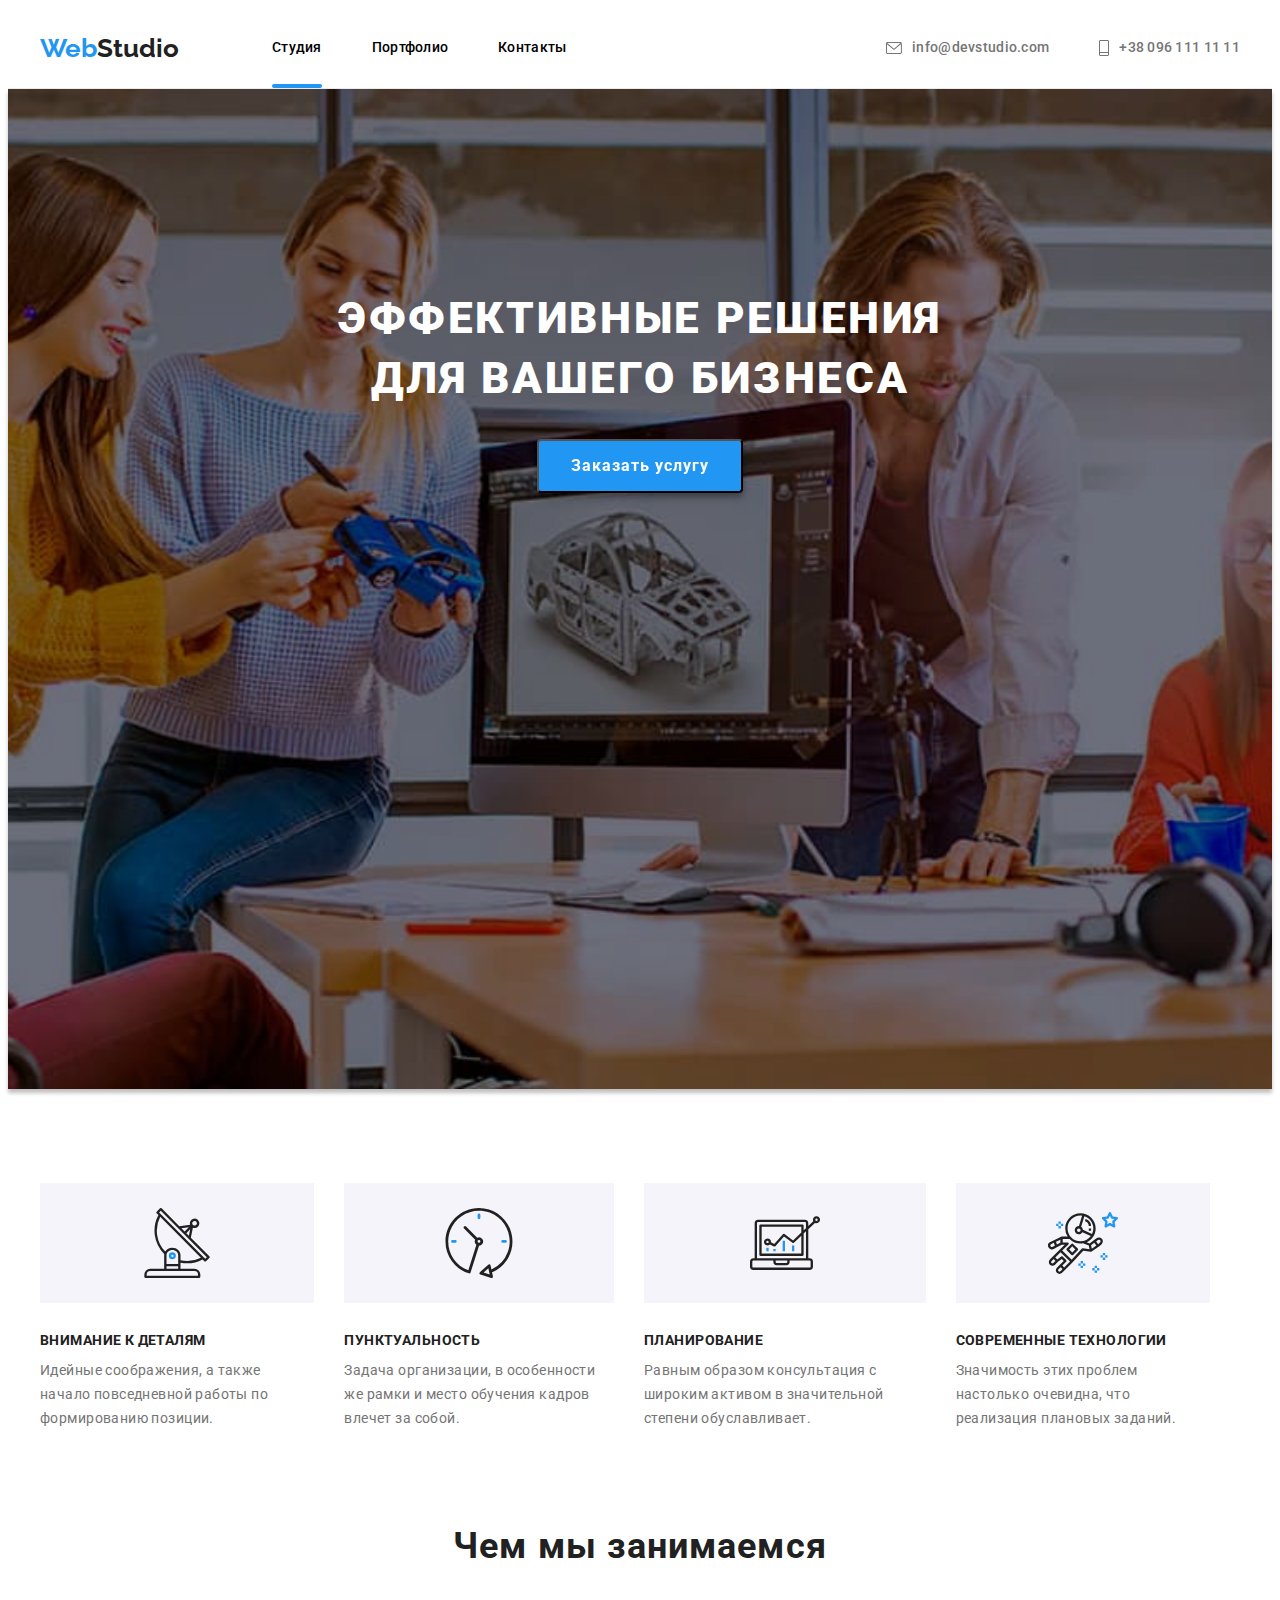
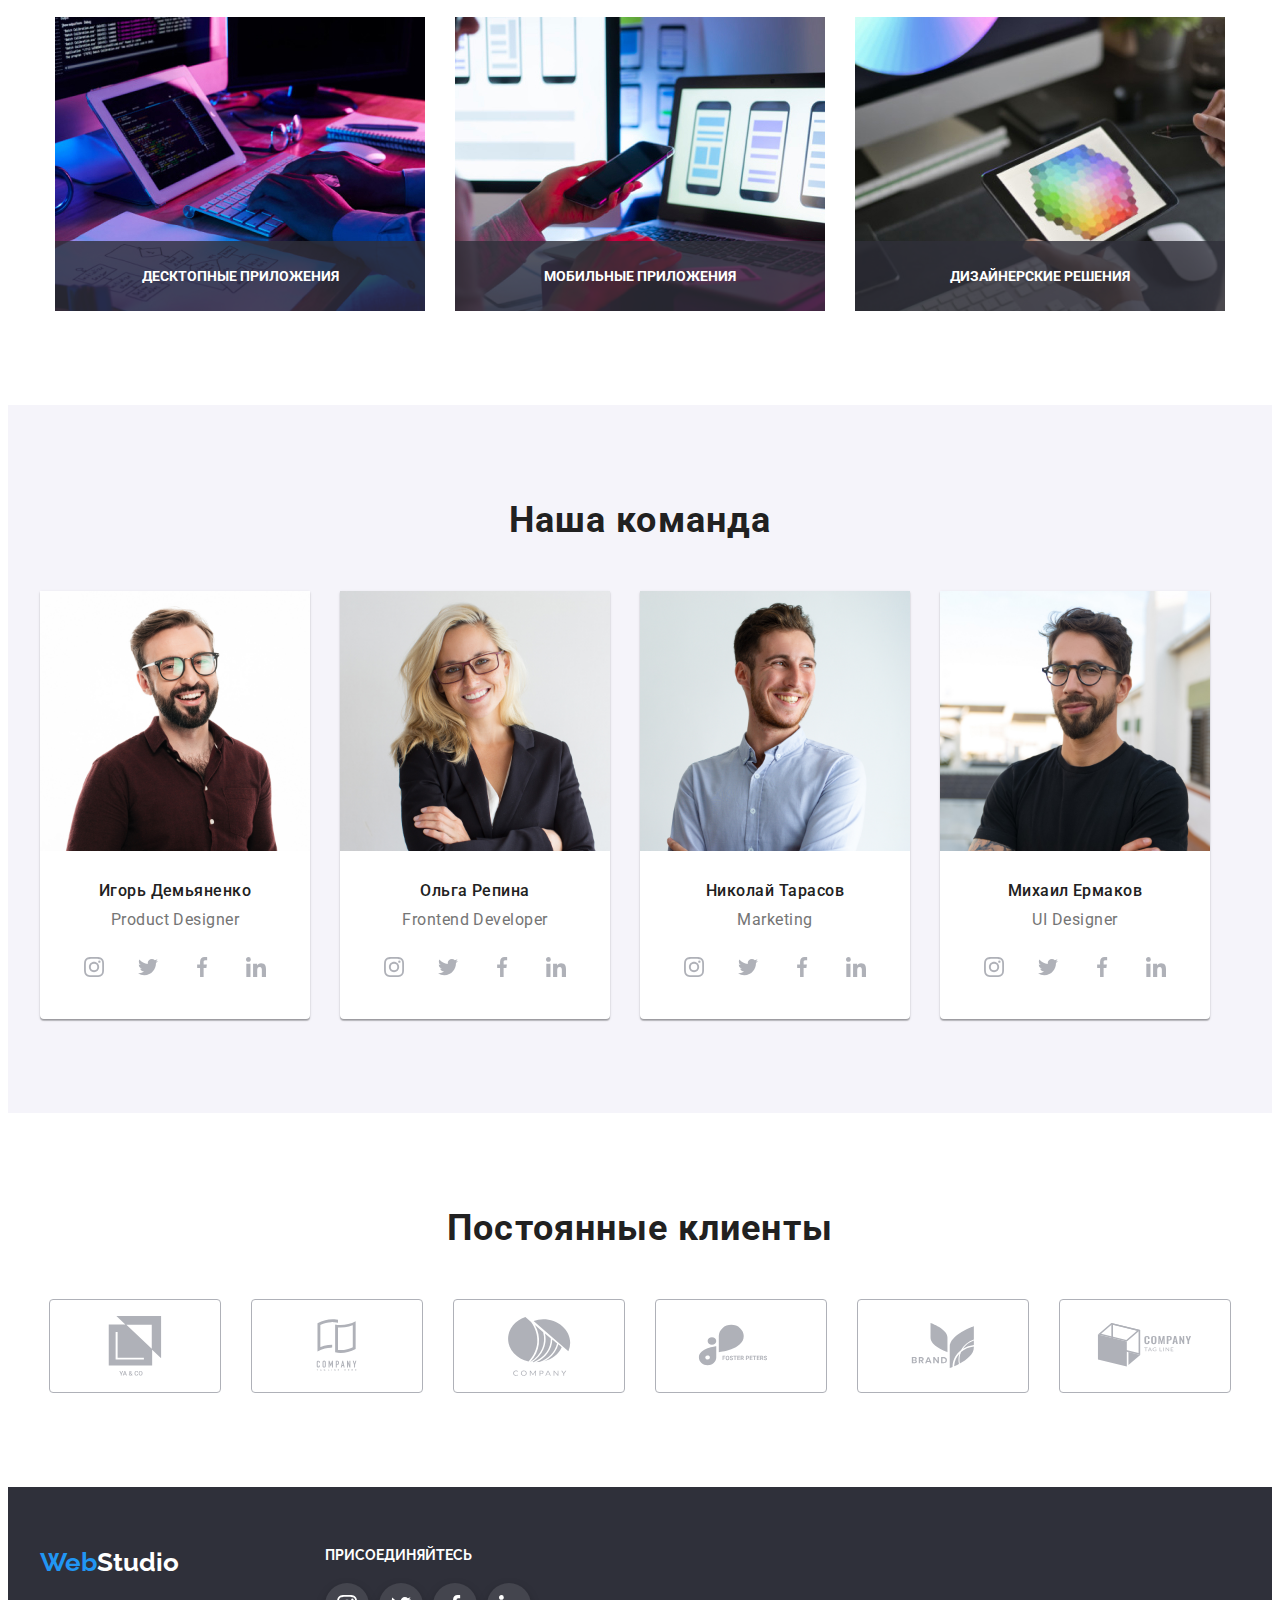
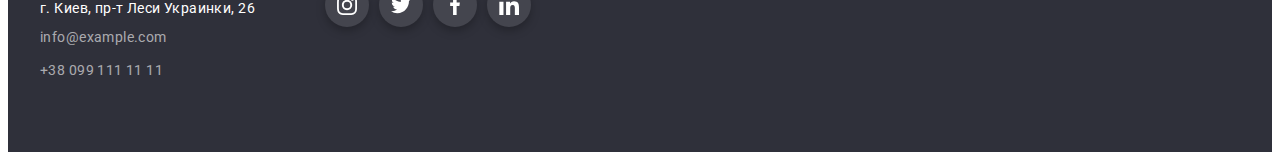
==== index.html @ 3a7e3e8b "Initial commit" ====
<!DOCTYPE html>
<html lang="ru">
  <head>
    <meta charset="utf-8" />
    <title>Web Studio</title>
    <link rel="preconnect" href="https://fonts.googleapis.com" />
    <link rel="preconnect" href="https://fonts.gstatic.com" crossorigin />
    <link
      href="https://fonts.googleapis.com/css2?family=Raleway:wght@700&family=Roboto:wght@400;500;700;900&display=swap"
      rel="stylesheet"
    />
    <link
      rel="stylesheet"
      href="https://cdnjs.cloudflare.com/ajax/libs/modern-normalize/1.1.0/modern-normalize.min.css"
      integrity="sha512-wpPYUAdjBVSE4KJnH1VR1HeZfpl1ub8YT/NKx4PuQ5NmX2tKuGu6U/JRp5y+Y8XG2tV+wKQpNHVUX03MfMFn9Q=="
      crossorigin="anonymous"
      referrerpolicy="no-referrer"
    />
    <link rel="stylesheet" href="./css/styles.css" />
  </head>
  <body>
    <header class="header">
      <div class="container header-container">
        <nav class="center">
          <a class="header-logo" href="./index.html"
            ><span class="logo-web">Web</span
            ><span class="logo-studio">Studio</span></a
          >
          <ul class="header-list">
            <li class="header-list-item">
              <a class="header-link active carrent" href="./index.html"
                >Студия</a
              >
            </li>
            <li class="header-list-item">
              <a class="header-link" href="./portfolio.html">Портфолио</a>
            </li>
            <li class="header-list-item">
              <a class="header-link" href="/">Контакты</a>
            </li>
          </ul>
        </nav>
        <ul class="header-group">
          <li class="list">
            <a
              class="header-mail list link mail-phone-link"
              href="mailto:info@devstudio.com"
              ><svg class="svg-mail-phone" width="16" height="12">
                <use href="./images/icons.svg#icon-mail"></use>
              </svg>
              info@devstudio.com
            </a>
          </li>
          <li class="list">
            <a
              class="header-contact list link mail-phone-link"
              href="tel:+380961111111"
              ><svg class="svg-mail-phone" width="10" height="16">
                <use href="./images/icons.svg#icon-tel"></use>
              </svg>
              +38 096 111 11 11
            </a>
          </li>
        </ul>
      </div>
    </header>
    <main>
      <section class="about">
        <div class="container solutions-div">
          <h1 class="title">Эффективные решения<br />для вашего бизнеса</h1>
          <button class="btn" type="button" data-modal-open>
            Заказать услугу
          </button>
          <div class="backdrop is-hidden" data-modal>
            <div class="modal">
              <button class="modal-button" type="button" data-modal-close>
                <svg class="modal-button-close">
                  <use href="./images/icons.svg#icon-Vector"></use>
                </svg>
              </button>
            </div>
          </div>
        </div>
      </section>
      <section class="workwithme">
        <div class="container features-block">
          <h2 hidden>Преимущества</h2>
          <ul class="universal-list">
            <li class="list list-card">
              <div class="img-features">
                <svg width="70" height="70">
                  <use href="./images/icons.svg#icon-antenna"></use>
                </svg>
              </div>
              <h3 class="article-title">Внимание к деталям</h3>
              <p class="featrers-text">
                Идейные соображения, а также начало повседневной работы по
                формированию позиции.
              </p>
            </li>
            <li class="list list-card">
              <div class="img-features">
                <svg width="70" height="70">
                  <use href="./images/icons.svg#icon-clock"></use>
                </svg>
              </div>
              <h3 class="article-title">Пунктуальность</h3>
              <p class="featrers-text">
                Задача организации, в особенности же рамки и место обучения
                кадров влечет за собой.
              </p>
            </li>
            <li class="list list-card">
              <div class="img-features">
                <svg width="70" height="70">
                  <use href="./images/icons.svg#icon-diagram"></use>
                </svg>
              </div>
              <h3 class="article-title">Планирование</h3>
              <p class="featrers-text">
                Равным образом консультация с широким активом в значительной
                степени обуславливает.
              </p>
            </li>
            <li class="list list-card">
              <div class="img-features">
                <svg width="70" height="70">
                  <use href="./images/icons.svg#icon-astronaut"></use>
                </svg>
              </div>
              <h3 class="article-title">Современные технологии</h3>
              <p class="featrers-text">
                Значимость этих проблем настолько очевидна, что реализация
                плановых заданий.
              </p>
            </li>
          </ul>
        </div>
      </section>
      <section class="job">
        <div class="container">
          <h2 class="under-title">Чем мы занимаемся</h2>
          <ul class="universal-list">
            <li class="list img-list">
              <img
                src="./images/dekstop.jpg"
                alt="Мы програмиреум на декстоп"
                width="370"
              />
              <div class="working-box">
                <h3 class="working-title-overlay">Десктопные приложения</h3>
              </div>
            </li>
            <li class="list img-list">
              <img
                src="./images/telefon.jpg"
                alt="Мы програмируем на телефон"
                width="370"
              />
              <div class="working-box">
                <h3 class="working-title-overlay">Мобильные приложения</h3>
              </div>
            </li>
            <li class="list img-list">
              <img
                src="./images/planshet.jpg"
                alt="Мы програмируем на планшет"
                width="370"
              />
              <div class="working-box">
                <h3 class="working-title-overlay">Дизайнерские решения</h3>
              </div>
            </li>
          </ul>
        </div>
      </section>
      <section class="section-team">
        <div class="container">
          <h2 class="under-title">Наша команда</h2>
          <ul class="header-list cards-team">
            <li class="list team-list">
              <img
                src="./images/igord.jpg"
                alt="Product Designer"
                width="270"
                height="260"
              />
              <div class="job-team">
                <h3 class="under-title-list">Игорь Демьяненко</h3>
                <p class="job-title" lang="en">Product Designer</p>
                <ul class="team-social">
                  <li class="list social-team-list">
                    <a
                      class="link social-team-link"
                      href=""
                      target="_blank"
                      rel="noopener noreferrer"
                      aria-label="instagram"
                    >
                      <svg width="20" height="20">
                        <use href="./images/icons.svg#icon-instagram"></use>
                      </svg>
                    </a>
                  </li>
                  <li class="list social-team-list">
                    <a
                      class="link social-team-link"
                      href=""
                      target="_blank"
                      rel="noopener noreferrer"
                      aria-label="twitter"
                    >
                      <svg width="20" height="20">
                        <use href="./images/icons.svg#icon-twitter"></use>
                      </svg>
                    </a>
                  </li>
                  <li class="list social-team-list">
                    <a
                      class="link social-team-link"
                      href=""
                      target="_blank"
                      rel="noopener noreferrer"
                      aria-label="facebook"
                    >
                      <svg width="20" height="20">
                        <use href="./images/icons.svg#icon-facebook"></use>
                      </svg>
                    </a>
                  </li>
                  <li class="list social-team-list">
                    <a
                      class="link social-team-link"
                      href=""
                      target="_blank"
                      rel="noopener noreferrer"
                      aria-label="linkedin"
                    >
                      <svg width="20" height="20">
                        <use href="./images/icons.svg#icon-linkedin"></use>
                      </svg>
                    </a>
                  </li>
                </ul>
              </div>
            </li>
            <li class="list team-list">
              <img
                src="./images/olgar.jpg"
                alt="Frontend Developer"
                width="270"
                height="260"
              />
              <div class="job-team">
                <h3 class="under-title-list">Ольга Репина</h3>
                <p class="job-title" lang="en">Frontend Developer</p>
                <ul class="team-social">
                  <li class="list social-team-list">
                    <a
                      class="link social-team-link"
                      href=""
                      target="_blank"
                      rel="noopener noreferrer"
                      aria-label="instagram"
                    >
                      <svg width="20" height="20">
                        <use href="./images/icons.svg#icon-instagram"></use>
                      </svg>
                    </a>
                  </li>
                  <li class="list social-team-list">
                    <a
                      class="link social-team-link"
                      href=""
                      target="_blank"
                      rel="noopener noreferrer"
                      aria-label="twitter"
                    >
                      <svg width="20" height="20">
                        <use href="./images/icons.svg#icon-twitter"></use>
                      </svg>
                    </a>
                  </li>
                  <li class="list social-team-list">
                    <a
                      class="link social-team-link"
                      href=""
                      target="_blank"
                      rel="noopener noreferrer"
                      aria-label="facebook"
                    >
                      <svg width="20" height="20">
                        <use href="./images/icons.svg#icon-facebook"></use>
                      </svg>
                    </a>
                  </li>
                  <li class="list social-team-list">
                    <a
                      class="link social-team-link"
                      href=""
                      target="_blank"
                      rel="noopener noreferrer"
                      aria-label="linkedin"
                    >
                      <svg width="20" height="20">
                        <use href="./images/icons.svg#icon-linkedin"></use>
                      </svg>
                    </a>
                  </li>
                </ul>
              </div>
            </li>
            <li class="list team-list">
              <img
                src="./images/nikolait.jpg"
                alt="Marketing"
                width="270"
                height="260"
              />
              <div class="job-team">
                <h3 class="under-title-list">Николай Тарасов</h3>
                <p class="job-title" lang="en">Marketing</p>
                <ul class="team-social">
                  <li class="list social-team-list">
                    <a
                      class="link social-team-link"
                      href=""
                      target="_blank"
                      rel="noopener noreferrer"
                      aria-label="instagram"
                    >
                      <svg width="20" height="20">
                        <use href="./images/icons.svg#icon-instagram"></use>
                      </svg>
                    </a>
                  </li>
                  <li class="list social-team-list">
                    <a
                      class="link social-team-link"
                      href=""
                      target="_blank"
                      rel="noopener noreferrer"
                      aria-label="twitter"
                    >
                      <svg width="20" height="20">
                        <use href="./images/icons.svg#icon-twitter"></use>
                      </svg>
                    </a>
                  </li>
                  <li class="list social-team-list">
                    <a
                      class="link social-team-link"
                      href=""
                      target="_blank"
                      rel="noopener noreferrer"
                      aria-label="facebook"
                    >
                      <svg width="20" height="20">
                        <use href="./images/icons.svg#icon-facebook"></use>
                      </svg>
                    </a>
                  </li>
                  <li class="list social-team-list">
                    <a
                      class="link social-team-link"
                      href=""
                      target="_blank"
                      rel="noopener noreferrer"
                      aria-label="linkedin"
                    >
                      <svg width="20" height="20">
                        <use href="./images/icons.svg#icon-linkedin"></use>
                      </svg>
                    </a>
                  </li>
                </ul>
              </div>
            </li>
            <li class="list team-list">
              <img
                src="./images/mixaile.jpg"
                alt="UI Designer"
                width="270"
                height="260"
              />
              <div class="job-team">
                <h3 class="under-title-list">Михаил Ермаков</h3>
                <p class="job-title" lang="en">UI Designer</p>
                <ul class="team-social">
                  <li class="list social-team-list">
                    <a
                      class="link social-team-link"
                      href=""
                      target="_blank"
                      rel="noopener noreferrer"
                      aria-label="instagram"
                    >
                      <svg width="20" height="20">
                        <use href="./images/icons.svg#icon-instagram"></use>
                      </svg>
                    </a>
                  </li>
                  <li class="list social-team-list">
                    <a
                      class="link social-team-link"
                      href=""
                      target="_blank"
                      rel="noopener noreferrer"
                      aria-label="twitter"
                    >
                      <svg width="20" height="20">
                        <use href="./images/icons.svg#icon-twitter"></use>
                      </svg>
                    </a>
                  </li>
                  <li class="list social-team-list">
                    <a
                      class="link social-team-link"
                      href=""
                      target="_blank"
                      rel="noopener noreferrer"
                      aria-label="facebook"
                    >
                      <svg width="20" height="20">
                        <use href="./images/icons.svg#icon-facebook"></use>
                      </svg>
                    </a>
                  </li>
                  <li class="list social-team-list">
                    <a
                      class="link social-team-link"
                      href=""
                      target="_blank"
                      rel="noopener noreferrer"
                      aria-label="linkedin"
                    >
                      <svg width="20" height="20">
                        <use href="./images/icons.svg#icon-linkedin"></use>
                      </svg>
                    </a>
                  </li>
                </ul>
              </div>
            </li>
          </ul>
        </div>
      </section>
      <section class="section">
        <div class="container">
          <h2 class="under-title">Постоянные клиенты</h2>
          <ul class="clients-list">
            <li class="list clients-icon">
              <a
                class="link link-icon"
                href=""
                target="_blank"
                rel="noopener noreferrer"
                aria-label="icon-group"
              >
                <svg width="106" height="60">
                  <use href="./images/icons.svg#icon-group"></use>
                </svg>
              </a>
            </li>
            <li class="list clients-icon">
              <a
                class="link link-icon"
                href=""
                target="_blank"
                rel="noopener noreferrer"
                aria-label="icon-logo"
              >
                <svg width="106" height="60">
                  <use href="./images/icons.svg#icon-logo"></use>
                </svg>
              </a>
            </li>
            <li class="list clients-icon">
              <a
                class="link link-icon"
                href=""
                target="_blank"
                rel="noopener noreferrer"
                aria-label="icon-object"
              >
                <svg width="106" height="60">
                  <use href="./images/icons.svg#icon-object"></use>
                </svg>
              </a>
            </li>
            <li class="list clients-icon">
              <a
                class="link link-icon"
                href=""
                target="_blank"
                rel="noopener noreferrer"
                aria-label="icon-brand"
              >
                <svg width="106" height="60">
                  <use href="./images/icons.svg#icon-brand"></use>
                </svg>
              </a>
            </li>
            <li class="list clients-icon">
              <a
                class="link link-icon"
                href=""
                target="_blank"
                rel="noopener noreferrer"
                aria-label="icon-brand2"
              >
                <svg width="106" height="60">
                  <use href="./images/icons.svg#icon-brand2"></use>
                </svg>
              </a>
            </li>
            <li class="list clients-icon">
              <a
                class="link link-icon"
                href=""
                target="_blank"
                rel="noopener noreferrer"
                aria-label="icon-brand3"
              >
                <svg width="106" height="60">
                  <use href="./images/icons.svg#icon-brand3"></use>
                </svg>
              </a>
            </li>
          </ul>
        </div>
      </section>
    </main>
    <footer class="footer">
      <div class="container footer-section">
        <div class="footer-content">
          <a class="header-logof" href="./index.html"
            ><span class="logo-web">Web</span
            ><span class="logo-studiof">Studio</span></a
          >
          <address>
            <ul class="footer-list">
              <li class="list address-list">
                <a
                  class="link address"
                  href="https://goo.gl/maps/Ta4kuVLoX1wkfBHNA"
                  >г. Киев, пр-т Леси Украинки, 26</a
                >
              </li>
              <li class="list address-list">
                <a class="link footer-mail" href="mailto:info@devstudio.com"
                  >info@example.com</a
                >
              </li>
              <li class="list address-list">
                <a class="link footer-tel" href="tel:+380961111111"
                  >+38 099 111 11 11</a
                >
              </li>
            </ul>
          </address>
        </div>
        <div class="footer-social">
          <h3 class="join">ПРИСОЕДИНЯЙТЕСЬ</h3>
          <ul class="footer-list-link">
            <li class="list social-list">
              <a
                class="link link-footer"
                href=""
                target="_blank"
                rel="noopener noreferrer"
                aria-label="instagram"
              >
                <svg width="20" height="20">
                  <use href="./images/icons.svg#icon-instagram"></use>
                </svg>
              </a>
            </li>
            <li class="list social-list">
              <a
                class="link link-footer"
                href=""
                target="_blank"
                rel="noopener noreferrer"
                aria-label="twitter"
              >
                <svg width="20" height="20">
                  <use href="./images/icons.svg#icon-twitter"></use>
                </svg>
              </a>
            </li>
            <li class="list social-list">
              <a
                class="link link-footer"
                href=""
                target="_blank"
                rel="noopener noreferrer"
                aria-label="facebook"
              >
                <svg width="20" height="20">
                  <use href="./images/icons.svg#icon-facebook"></use>
                </svg>
              </a>
            </li>
            <li class="list social-list">
              <a
                class="link link-footer"
                href=""
                target="_blank"
                rel="noopener noreferrer"
                aria-label="linkedin"
              >
                <svg width="20" height="20">
                  <use href="./images/icons.svg#icon-linkedin"></use>
                </svg>
              </a>
            </li>
          </ul>
        </div>
      </div>
    </footer>
    <script src="./javasript/modal.js"></script>
  </body>
</html>
---- css/styles.css ----
:root {
    --main-font: "Roboto";
    --secondary-font: "Raleway";
    --accent-color: #2196F3;
    --main-txt-dark: #FFFFFF;
    --main-txt-light: #212121;
    --p-color: #757575;
    --fill-color: #AFB1B8;
}

body {
    font-family: var(--main-font), "sans-serif";
}


h1,
h2,
h3,
p {
    margin: 0;
}

ul {
    padding: 0px;
    margin: 0px;
    list-style: none;
}

img {
    display: block;
    max-width: 100%;
    height: auto;
}

.container {
    width: 1200px;
    padding-left: 15px;
    padding-right: 15px;
    margin-left: auto;
    margin-right: auto;

}

a {
    text-decoration: none;
}

/* Хедер */


.header {
    border-bottom: 1px solid #ECECEC;
}

.center {
    display: flex;
    align-items: center;
}

.header-logo {
    font-style: normal;
    font-family: var(--secondary-font), "sans-serif";
    font-weight: 700;
    font-size: 26px;
    line-height: 1.19;
    color: var(--accent-color);
}

.logo-studio {
    color: var(--main-txt-light);
}


.logo-studiof {
    color: var(--main-txt-dark);
}

.header-list {
    display: flex;
    margin-left: 93px;
}

.header-list-item:not(:last-child) {
    margin-right: 50px;
}

.header-container {
    display: flex;
    align-items: center;
}

.header-group {
    margin-left: auto;
    display: flex;
}

.header-link {
    display: block;
    padding-top: 32px;
    padding-bottom: 32px;

    font-weight: 500;
    text-align: center;
    font-size: 14px;
    line-height: 1.14;
    color: var(--main-txt-light);

    transition-property: color;
    transition-duration: 250ms;
    transition-timing-function: cubic-bezier(0.4, 0, 0.2, 1);
}



.header-link:hover,
.header-link:focus {
    color: var(--accent-color);
}

.carrent {
    color: var(--accent-color)
}

.list {
    list-style: none;
}

.header-mail:hover,
.header-mail:focus {
    color: var(--accent-color);
}

.header-contact:hover,
.header-contact:focus {
    color: var(--accent-color);
}

.header-mail,
.header-contact {
    display: block;
    padding-top: 32px;
    padding-bottom: 32px;
    font-family: var(--main-font), "sans-serif";
    list-style: none;
    font-weight: 500;
    font-size: 14px;
    line-height: 1.14;
    letter-spacing: 0.02em;
    color: var(--p-color);
    margin-left: 50px;

    transition-property: color;
    transition-duration: 250ms;
    transition-timing-function: cubic-bezier(0.4, 0, 0.2, 1);
}

.header-mail {
    margin-left: 0px;
}

.header-link.active {
    color: var(--accent-color)
}

.header-list .header-link {
    position: relative;
    display: block;
    padding-top: 32px;
    padding-bottom: 32px;
    
    font-weight: 500;
    letter-spacing: 0.02em;
    color: var(--title-main-color);
    
    transition: color 250ms cubic-bezier(0.4, 0, 0.2, 1);
}

.header-link.active::after {
    position: absolute;
    left: 0;
    bottom: 0;

    display: block;
    content: "";
    width: 100%;
    height: 4px;
    background-color: #2196F3;
    border-radius: 2px;
}

.portfolio-contact {
    text-shadow: none;
}

.portfolio-contact:hover,
.portfolio-contact:focus {
    color: var(--accent-color);
}

.mail-phone-link {
    fill: var(--p-color);
    display: flex;
    align-items: center;

    transition-property: fill;
    transition-duration: 250ms;
    transition-timing-function: cubic-bezier(0.4, 0, 0.2, 1);
}

.mail-phone-link:hover,
.mail-phone-link:focus {
    fill: var(--accent-color);
}

.svg-mail-phone {
    margin-right: 10px;
}

/* Секція про нас */
.about {
    max-width: 1600px;
    height: 600px;
    box-shadow: 0px 4px 4px rgba(0, 0, 0, 0.25);
    background-color: #2F303A;
    padding-top: 200px;
    padding-bottom: 200px;
    margin: 0 auto;
    margin-right: auto;
    margin-left: auto;
    
    background-image: linear-gradient(0deg, rgba(0, 0, 0, 0.2), rgba(0, 0, 0, 0.2)), url(../images/about.jpg);
    background-repeat: no-repeat;
    background-position: center;
    background-size: cover;

}

.solutions-div {
    display: flex;
    align-items: center;
    flex-direction: column;
}

.title {

    margin-bottom: 30px;

    font-weight: 900;
    font-size: 44px;
    line-height: 1.36;
    text-align: center;
    letter-spacing: 0.06em;
    text-transform: uppercase;
    color: var(--main-txt-dark);
}

.btn {
    padding-top: 10px;
    padding-right: 32px;
    padding-bottom: 10px;
    padding-left: 32px;

    font-family: inherit;
    font-weight: 700;
    font-size: 16px;
    line-height: 1.88;
    display: flex;
    letter-spacing: 0.06em;
    color: var(--main-txt-dark);
    background-color: var(--accent-color);
    cursor: pointer;
    filter: drop-shadow(0px 4px 4px rgba(0, 0, 0, 0.25));
    box-shadow: 0px 4px 4px rgba(0, 0, 0, 0.15);
    border-radius: 4px;
    transition: background-color 250ms cubic-bezier(0.4, 0, 0.2, 1),
            border-color 250ms cubic-bezier(0.4, 0, 0.2, 1);
}

.btn:hover,
.btn:focus {
    background-color: #188CE8;
    transform: scale(1.03);
}

/* Модальне вікно */

.backdrop {
    position: fixed;
    width: 100%;
    height: 100%;
    top: 0;
    left: 0;
    z-index: 999;
    transition: translate 250ms cubic-bezier(0.4, 0, 0.2, 1),
        opacity 250ms cubic-bezier(0.4, 0, 0.2, 1);

    background-color: rgba(0, 0, 0, 0.2);
}

.backdrop.is-hidden {
    opacity: 0;
    pointer-events: none;
}

.modal {
    position: absolute;
    top: 50%;
    left: 50%;
    transform: translate(-50%, -50%);
    min-width: 528px;
    min-height: 581px;

    background: #FFFFFF;;
    box-shadow: 0px 1px 3px rgba(0, 0, 0, 0.12), 0px 1px 1px rgba(0, 0, 0, 0.14), 0px 2px 1px rgba(0, 0, 0, 0.2);
    border-radius: 4px;
}

.modal-button {
    position: absolute;
    top: 8px;
    right: 8px;
    width: 30px;
    height: 30px;
    display: flex;
    align-items: center;
    justify-content: center;

    fill: #000;
    background: #FFFFFF;
    border: 1px solid rgba(0, 0, 0, 0.1);
    border-radius: 50%;
}

.modal-button-close {
    width: 11px;
    height: 11px;

}

.workwithme {
    padding-top: 94px;
    padding-right: 0px;
    padding-bottom: 94px;
    padding-left: 0px;
}

.features-block {
    display: flex;
}

.img-features {
    background-color: #F5F4FA;
    display: flex;
    justify-content: center;
    align-items: center;
    height: 120px;
    margin-bottom: 30px;
}

.article-title {
    margin-bottom: 10px;
    font-family: var(--main-font), "sans-serif";
    font-weight: 700;
    font-size: 14px;
    line-height: 1.14;
    letter-spacing: 0.03em;
    text-transform: uppercase;
    color: var(--main-txt-light);
}

.list-card {
    margin-right: 30px;

}

.list-card:last-child {
    padding-right: 0px;
}

.featrers-text {
    font-family: var(--main-font), "sans-serif";
    font-weight: 400;
    font-size: 14px;
    line-height: 1.71;
    letter-spacing: 0.03em;
    color: var(--p-color);
}

/* Секція чим ми займаємось */

.job {
    padding-bottom: 94px;
}

.universal-list {
    display: flex;
    padding: 0px;
    justify-content: center;
}

.under-title {
    margin-bottom: 50px;

    font-family: var(--main-font), "sans-serif";
    font-weight: 700;
    font-size: 36px;
    line-height: 1.17;
    text-align: center;
    letter-spacing: 0.03em;
    color: var(--main-txt-light);
}

.img-list {
    margin-right: 30px;
}

.img-list:last-child {
    margin-right: 0px;
}

.img-list {
    position: relative;
}

.working-box {
    position: absolute;
    content: "";
    left: 0;
    bottom: 0;
    width: 100%;
    min-height: 70px;

    display: flex;
    justify-content: center;
    align-items: center;
    background-color: rgba(47, 48, 58, 0.8);
}

.working-title-overlay {
    font-weight: 700;
    font-size: 14px;
    text-transform: uppercase;
    color: #FFFFFF;
    z-index: 2;
}

/* Секція команда */

.section-team {
    padding: 94px 0;
    background: #F5F4FA;
}

.cards-team {
    display: flex;
    padding: 0px;
    margin: 0px;
    
}

.team-list {
    margin-right: 30px;

    box-shadow: 0px 1px 3px rgba(0, 0, 0, 0.12), 0px 1px 1px rgba(0, 0, 0, 0.14), 0px 2px 1px rgba(0, 0, 0, 0.2);
    border-radius: 0px 0px 4px 4px;
    background-color: var(--main-txt-dark);
}

.team-list:last-child {
    margin-right: 0px;
}

.team-social {
    display: flex;
    justify-content: center;

    transition-property: color;
    transition-duration: 250ms;
    transition-timing-function: cubic-bezier(0.4, 0, 0.2, 1);
}

.social-team-list:not(:last-child) {
    margin-right: 10px;

}

.social-team-link {
    display: flex;
    align-items: center;
    justify-content: center;
    width: 44px;
    height: 44px;
    border-radius: 50%;
    fill: var(--fill-color);

    transition-property: fill, background-color;
    transition-duration: 250ms;
    transition-timing-function: cubic-bezier(0.4, 0, 0.2, 1);
}

.social-team-link:hover,
.social-team-link:focus {
    background-color: var(--accent-color);
    fill: var(--main-txt-dark);
}

.under-title-list {
    margin-bottom: 10px;

    font-family: var(--main-font), "sans-serif";
    font-weight: 500;
    font-size: 16px;
    line-height: 1.19;
    letter-spacing: 0.03em;
    color: var(--main-txt-light);
}

.job-team {
    text-align: center;
    padding-top: 30px;
    padding-bottom: 30px;
}

.job-title {

    font-family: var(--main-font), "sans-serif";
    font-weight: 400;
    font-size: 16px;
    line-height: 1.19;
    letter-spacing: 0.03em;
    color: var(--p-color);
    margin-bottom: 16px;
}

/* Постійні клієнти */

.section {
    padding: 94px 0;
}

.clients-box {
    margin-top: 94px;
    margin-bottom: 94px;
}

.clients-list {
    display: flex;
    justify-content: center;

}

.clients-icon {
    width: calc(100% / 6 - 30px);
    height: 92px;
    display: flex;
    justify-content: center;
    align-items: center;
    border: 1px solid var(--fill-color);
    border-radius: 4px;

    transition-property: color;
    transition-duration: 250ms;
    transition-timing-function: cubic-bezier(0.4, 0, 0.2, 1);
    
    
}

.clients-icon:not(:last-child) {
    margin-right: 30px;
}

.clients-icon:hover,
.clients-icon:focus {
    border-color: var(--accent-color);
}

.link-icon {
    fill: var(--fill-color);
    display: flex;
    width: 100%;
    height: 100%;
    justify-content: center;
    align-items: center;

    transition-property: fill;
    transition-duration: 250ms;
    transition-timing-function: cubic-bezier(0.4, 0, 0.2, 1);
    }
    



.link-icon:hover,
.link-icon:focus {
    fill: var(--accent-color);

}

/* Футер */

.footer {
    padding-top: 60px;
    padding-bottom: 60px;
    padding-right: 0px;
    padding-left: 0px;
    display: flex;
    align-items: baseline;

    background-color: #2F303A;
    
}

.logo-span {
    color: var(--main-txt-dark);
}

.address {
    font-family: var(--main-font) "sans-serif";
    font-style: normal;
    list-style: none;
    font-weight: 400;
    font-size: 14px;
    line-height: 1.71px;
    letter-spacing: 0.03em;
    color: var(--main-txt-dark);
}

.footer-mail,
.footer-tel {
    font-family: var(--main-font), "sans-serif";
    font-style: normal;
    font-weight: 400;
    font-size: 14px;
    line-height: 1.71;
    letter-spacing: 0.03em;
    color: rgba(255, 255, 255, 0.6);
}


.footer-content {
    display: flex;
    flex-direction: column;
    
}

.header-logof {
    font-style: normal;
    font-family: var(--secondary-font), "sans-serif";
    font-weight: 700;
    font-size: 26px;
    line-height: 1.19;
    color: var(--accent-color);
    margin-bottom: 20px;
}

.logo-footer {
    margin-bottom: 20px;
}

.footer-list {
    padding-left: 0px;
}

.address-list {
    margin-bottom: 9px;
}

/* Приєднуйся */

.footer-section {
    display: flex;
}

.footer-social {
    display: flex;
    flex-direction: column;
    margin-left: 70px;
    color: var(--main-txt-dark)
}

.join {
    font-family: var(--secondary-font), "sans-serif";
    font-size: 14px;
    margin-bottom: 20px;
}

.footer-list-link {
    display: flex;

}

.social-list {
    display: flex;
    align-items: center;
    justify-content: center;
}

.social-list:not(:last-child) {
    padding-right: 10px;
}

.link-footer {
    width: 44px;
    height: 44px;
    display: flex;
    align-items: center;
    justify-content: center;
    border-radius: 50%;
    background-color: #44454E;
    fill: var(--main-txt-dark);
    filter: drop-shadow(0px 4px 4px rgba(0, 0, 0, 0.25));

    transition-property: background-color;
    transition-duration: 250ms;
    transition-timing-function: cubic-bezier(0.4, 0, 0.2, 1);
}

.link-footer:hover,
.link-footer:focus {
    background-color: var(--accent-color);
}

/*  */

hr {
    border: 1px solid #ECECEC;
}

/* Портфоліо кнопки */
.portfolio-btn {
    padding-top: 6px;
    padding-right: 22px;
    padding-bottom: 6px;
    padding-left: 22px;
    margin-left: 8px;

    font-family: inherit;
    font-weight: 500;
    font-size: 16px;
    line-height: 1.88;
    display: flex;
    letter-spacing: 0.06em;
    color: var(--main-txt-light);
    background-color: #F5F4FA;
    cursor: pointer;
    border: none;
    border-radius: 4px;

    transition-property: color, background-color;
    transition-duration: 250ms;
    transition-timing-function: cubic-bezier(0.4, 0, 0.2, 1);
}

.portfolio-btn:last-child {
    margin-right: 0;
}

.portfolio-btn:hover,
.portfolio-btn:focus {
    background-color: #188CE8;
    color: var(--main-txt-dark);
}

.carrent-btn-all {
    color: var(--main-txt-dark);
    background-color: var(--accent-color);
}

.box-title {
    padding-top: 20px;
    padding-right: 24px;
    padding-bottom: 20px;
    padding-left: 24px;
    border: 1px solid #EEEEEE;
}

.portfolio-title {
    margin-bottom: 4px;

    font-family: var(--main-font), "sans-serif";
    font-weight: 700;
    font-size: 18px;
    line-height: 1.19;
    letter-spacing: 0.06em;
    color: var(--main-txt-light);
}

.portfolio-text {

    font-family: var(--main-font), "sans-serif";
    font-weight: 400;
    font-size: 16px;
    line-height: 1.88;
    letter-spacing: 0.03em;
    color: var(--p-color);
}

.list-contact {
    margin-left: 50px;
}

.btn-section {
    padding: 95px 0;
}

.btn-box {
    display: flex;
    justify-content: center;
    margin-bottom: 50px;
}

.list-btn {
    display: flex;
}

.btn-ptl:not(:first-child) {
    padding-left: 8px;
}

/* Галерея портфоліо */
.img-box {
    display: flex;
    flex-wrap: wrap;
    margin: 30px;
}

.img-box-list {
    margin: -15px;
    
}

.list card-img {
    width: calc(100% / 3 -30px);
    margin: 15px;
    margin-top: 30px;
    padding-top: 56px;
    border: 1px solid #EEEEEE;
    
    }


.img-tech {
    filter: drop-shadow(0px 4px 4px rgba(0, 0, 0, 0.25));
}

.card-img {
    margin: 15px;
    background: #FFFFFF;
    transition-property: box-shadow;
    transition-duration: 250ms;
    transition-timing-function: cubic-bezier(0.4, 0, 0.2, 1);
}

.card-img:hover,
.card-img:focus {
    box-shadow: 0px 1px 1px rgba(0, 0, 0, 0.12), 0px 4px 4px rgba(0, 0, 0, 0.06), 1px 4px 6px rgba(0, 0, 0, 0.16);
    
}

.projects-box {
    position: relative;
    overflow: hidden;
}

.projects-overlay {
    position: absolute;
    top: 0;
    left: 0;
    width: 100%;
    height: 100%;
    opacity: 0;
    transform: translateY(100%);

    transition: transform 250ms cubic-bezier(0.4, 0, 0.2, 1),
    opacity 250ms cubic-bezier(0.4, 0, 0.2, 1);
}

.projects-overlay-text {
    font-size: 18px;
    line-height: 1.56;
    color: #FFFFFF;
    background-color: rgba(33, 150, 243, 0.9);
    padding: 63px 24px;
    transition-timing-function: ease-in-out;
    transition-duration: 250ms;

}

.card-img:hover .projects-overlay,
.card-img:focus .projects-overlay {
    transform: translateY(0);
    opacity: 1;
}
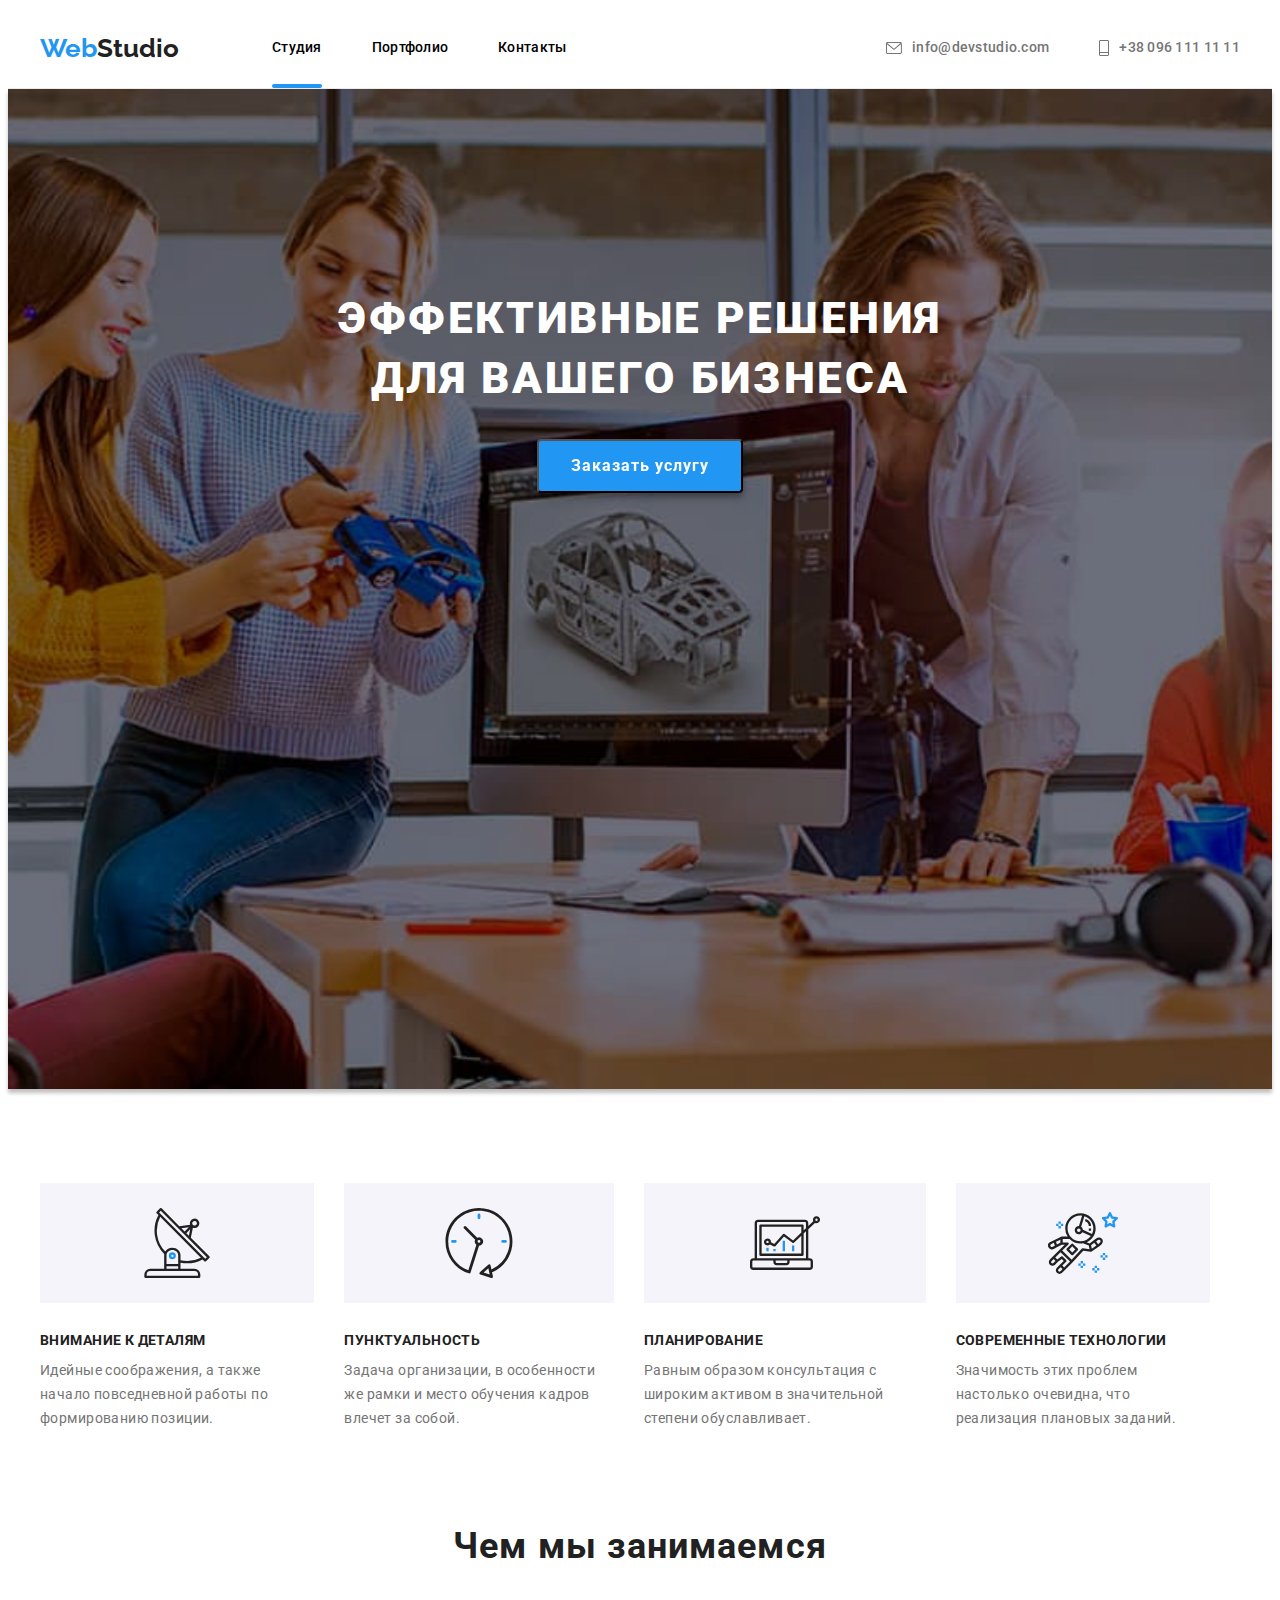
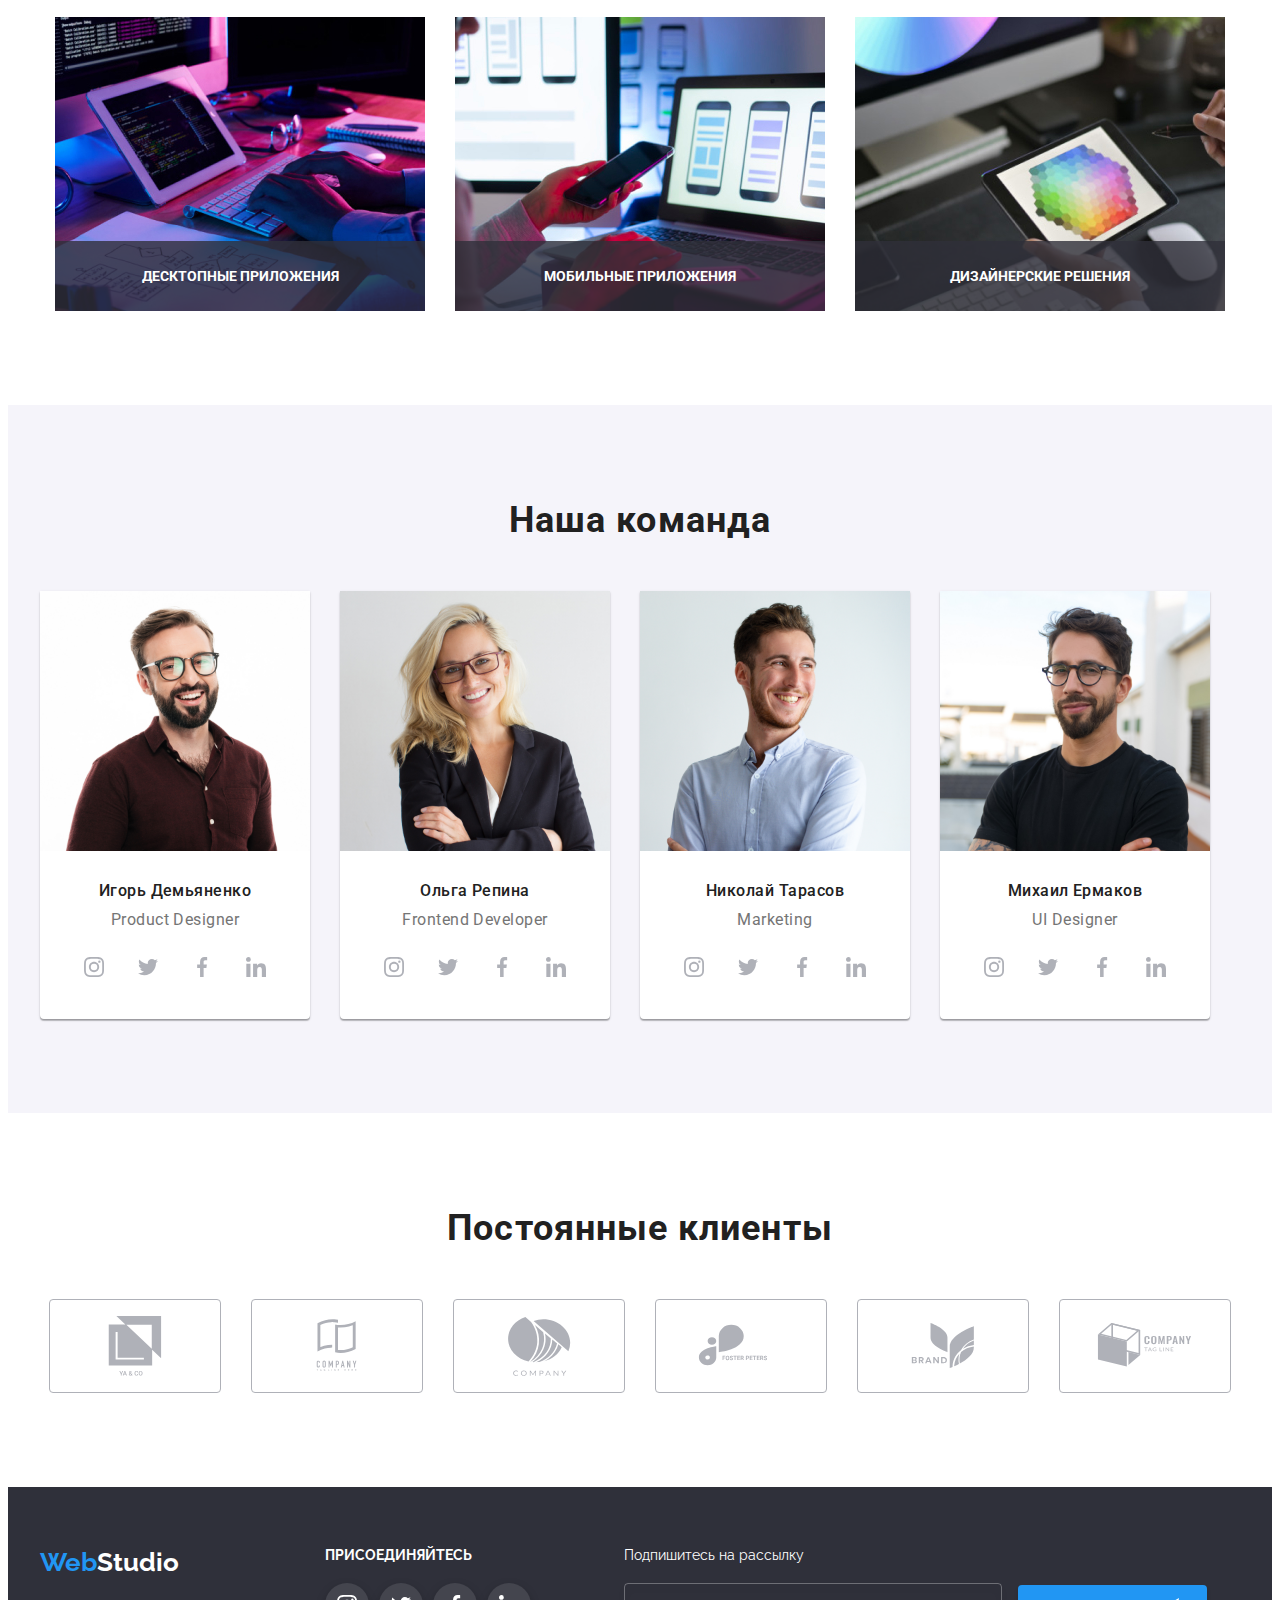
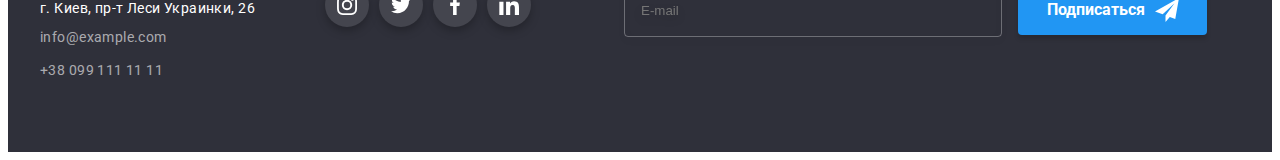
==== commit 841d6119: "commit" ====
--- a/index.html
+++ b/index.html
@@ -73,6 +73,86 @@
           </button>
           <div class="backdrop is-hidden" data-modal>
             <div class="modal">
+              <p class="modal-paragraf">
+                Оставьте свои данные, мы вам перезвоним
+              </p>
+              <div>
+                <form class="form-modal">
+                  <label class="label-input" for="name">
+                    <span>Имя</span>
+                    <input
+                      class="modal-input"
+                      type="text"
+                      name="user-name"
+                      id="name"
+                    />
+                    <svg class="modal-icon-person" width="18" height="18">
+                      <use href="./images/icons.svg#icon-person"></use>
+                    </svg>
+                  </label>
+                  <label class="label-input" for="phone">
+                    <span>Телефон</span>
+                    <input
+                      class="modal-input"
+                      type="number"
+                      name="number"
+                      id="phone"
+                    />
+                    <svg class="modal-icon-phone" width="18" height="18">
+                      <use href="./images/icons.svg#icon-phone"></use>
+                    </svg>
+                  </label>
+                  <label class="label-input" for="mail">
+                    <span>Почта</span>
+                    <input
+                      class="modal-input"
+                      type="email"
+                      name="email"
+                      id="mail"
+                    />
+                    <svg class="modal-icon-email" width="18" height="18">
+                      <use href="./images/icons.svg#icon-email"></use>
+                    </svg>
+                  </label>
+                  <label class="label-input" for="comment"
+                    ><span>Комментарий</span>
+                    <textarea
+                      class="comment"
+                      name="comment"
+                      id="comment"
+                      cols="30"
+                      rows="10"
+                      placeholder="Введите текст"
+                    >
+                    </textarea>
+                  </label>
+                  <label class="label-checkbox">
+                    <input
+                      class="visually-hidden input-check"
+                      type="checkbox"
+                    />
+                    <span class="modal-svg"
+                      ><svg class="modal-vector" width="16" height="15">
+                        <use href="./images/icons.svg#icon-kvadrat"></use>
+                      </svg>
+                    </span>
+                    <span class="modal-text"
+                      >Соглашаюсь с рассылкой и принимаю</span
+                    >
+                    <a
+                      href=""
+                      target="_blank"
+                      rel="noopener noreferrer"
+                      class="treaty"
+                      >Условия договора</a
+                    >
+                  </label>
+                  <button class="btn-send-modal" type="submit">
+                    Отправить
+                  </button>
+                </form>
+              </div>
+
               <button class="modal-button" type="button" data-modal-close>
                 <svg class="modal-button-close">
                   <use href="./images/icons.svg#icon-Vector"></use>
@@ -617,6 +697,25 @@
             </li>
           </ul>
         </div>
+        <div class="footer-social-send">
+          <p class="join">Подпишитесь на рассылку</p>
+          <form class="form-footer">
+            <label>
+              <input
+                class="input-footer"
+                type="email"
+                name="email"
+                placeholder="E-mail"
+              />
+            </label>
+            <button class="btn-send" type="submit">
+              Подписаться
+              <svg class="svg-send" width="24" height="24">
+                <use href="./images/icons.svg#icon-icon-send"></use>
+              </svg>
+            </button>
+          </form>
+        </div>
       </div>
     </footer>
     <script src="./javasript/modal.js"></script>
--- a/css/styles.css
+++ b/css/styles.css
@@ -134,6 +134,8 @@
 .header-contact:focus {
     color: var(--accent-color);
 }
+
+
 
 .header-mail,
 .header-contact {
@@ -306,6 +308,7 @@
     position: absolute;
     top: 50%;
     left: 50%;
+    padding: 40px 39px 40px 41px;
     transform: translate(-50%, -50%);
     min-width: 528px;
     min-height: 581px;
@@ -313,6 +316,7 @@
     background: #FFFFFF;;
     box-shadow: 0px 1px 3px rgba(0, 0, 0, 0.12), 0px 1px 1px rgba(0, 0, 0, 0.14), 0px 2px 1px rgba(0, 0, 0, 0.2);
     border-radius: 4px;
+
 }
 
 .modal-button {
@@ -329,6 +333,14 @@
     background: #FFFFFF;
     border: 1px solid rgba(0, 0, 0, 0.1);
     border-radius: 50%;
+    transition-property: fill;
+    transition-duration: 250ms;
+    transition-timing-function: cubic-bezier(0.4, 0, 0.2, 1);
+}
+
+.modal-button:hover,
+.modal-button:focus {
+    fill: var(--accent-color);
 }
 
 .modal-button-close {
@@ -337,6 +349,196 @@
 
 }
 
+.form-modal {
+    display: flex;
+    flex-direction: column;
+    font-style: normal;
+    font-weight: 400;
+    font-size: 12px;
+    line-height: calc(14 / 12);
+    letter-spacing: 0.01em;
+    color: var(--p-color);
+}
+
+.modal-paragraf {
+    font-family: var(--main-font);
+    font-weight: 700;
+    font-size: 20px;
+    line-height: calc(23 / 20);
+    text-align: center;
+    margin-bottom: 11px;
+}
+
+
+
+.label-input {
+    position: relative;
+    display: flex;
+    flex-direction: column;
+    gap: 4px;
+    margin-bottom: 10px;
+}
+
+.label-input:nth-child(4) {
+    margin-bottom: 20px;
+}
+
+.modal-input {
+    width: 448px;
+    height: 40px;
+    border: 1px solid rgba(33, 33, 33, 0.2);
+    border-radius: 4px;
+    padding-left: 42px;
+    padding-right: 5px;
+
+    outline: transparent;
+
+    transition-property: border-color;
+    transition-duration: 250ms;
+    transition-timing-function: cubic-bezier(0.4, 0, 0.2, 1);
+}
+
+.modal-input:focus {
+    border-color: var(--accent-color);
+}
+
+.modal-input:focus+.modal-icon-person {
+    border-color: var(--accent-color);
+    fill: var(--accent-color);
+}
+
+.modal-input:focus+.modal-icon-phone {
+    border-color: var(--accent-color);
+    fill: var(--accent-color);
+}
+
+.modal-input:focus+.modal-icon-email {
+    border-color: var(--accent-color);
+    fill: var(--accent-color);
+}
+
+.modal-icon-person {
+    position: absolute;
+    top: 29px;
+    left: 15px;
+}
+
+.modal-icon-phone {
+    position: absolute;
+    top: 29px;
+    left: 15px;
+}
+
+.modal-icon-email {
+    position: absolute;
+    top: 29px;
+    left: 15px;
+}
+
+
+
+.comment {
+    resize: none;
+    border: 1px solid rgba(33, 33, 33, 0.2);
+    border-radius: 4px;
+    outline: transparent;
+    padding: 12px 16px;
+    height: 120px;
+
+    transition-property: border-color;
+    transition-duration: 250ms;
+    transition-timing-function: cubic-bezier(0.4, 0, 0.2, 1);
+}
+
+.comment:focus {
+    border-color: var(--accent-color);
+}
+
+.label-checkbox {
+    display: flex;
+    justify-content: center;
+
+    position: relative;
+
+    margin-bottom: 30px;
+    font-style: normal;
+    font-weight: 400;
+    font-size: 14px;
+    line-height: calc(24 / 14);
+    letter-spacing: 0.03em;
+    color: var(--p-color);
+}
+
+.input-check:checked+.modal-svg {
+    background-color: var(--accent-color);
+}
+
+.modal-vector {
+    position: absolute;
+    fill: var(--main-txt-dark);
+}
+
+.modal-svg {
+    position: relative;
+    top: 3px;
+    right: 5px;
+
+    display: inline-flex;
+    align-items: center;
+    justify-content: center;
+    width: 16px;
+    height: 15px;
+    border: 0.2px solid var(--main-txt-dark);
+    border-radius: 2px;
+    border-color: var(--p-color);
+}
+
+.visually-hidden {
+    position: absolute;
+    width: 1px;
+    height: 1px;
+    margin: -1px;
+    border: 0;
+    padding: 0;
+
+    white-space: nowrap;
+    clip-path: inset(100%);
+    clip: rect(0 0 0 0);
+    overflow: hidden;
+}
+
+.treaty {
+    color: var(--accent-color);
+    text-decoration: underline;
+}
+
+.modal-text {
+    padding-right: 3px;
+    user-select: none;
+}
+
+.btn-send-modal {
+    display: flex;
+
+    justify-content: center;
+    width: 200px;
+    margin: auto;
+
+    padding: 10px 55px 10px 56px;
+
+    font-family: inherit;
+    font-style: normal;
+    font-weight: 700;
+    font-size: 16px;
+    line-height: calc(30 / 16);
+    color: var(--main-txt-dark);
+    background-color: var(--accent-color);
+    cursor: pointer;
+    box-shadow: 0px 4px 4px rgba(0, 0, 0, 0.15);
+    border-radius: 4px;
+    border: none;
+}
+/*  */
 .workwithme {
     padding-top: 94px;
     padding-right: 0px;
@@ -682,6 +884,8 @@
     font-family: var(--secondary-font), "sans-serif";
     font-size: 14px;
     margin-bottom: 20px;
+    color: #FFFFFF;
+    
 }
 
 .footer-list-link {
@@ -890,4 +1094,59 @@
 .card-img:focus .projects-overlay {
     transform: translateY(0);
     opacity: 1;
-}+}
+
+/* Розсилка футер */
+
+.input-footer {
+    padding-left: 16px;
+    
+    width: 358px;
+    height: 50px;
+    color: rgba(255, 255, 255, 0.6);
+    border: 1px solid rgba(255, 255, 255, 0.3);
+    filter: drop-shadow(0px 4px 4px rgba(0, 0, 0, 0.15));
+    border-radius: 4px;
+    background-color: transparent;
+    outline: transparent;
+
+    transition-property: border-color;
+    transition-duration: 250ms;
+    transition-timing-function: cubic-bezier(0.4, 0, 0.2, 1);
+}
+
+.input-footer:focus {
+    border-color: var(--accent-color);
+}
+
+.btn-send {
+    display: inline-flex;
+    align-items: center;
+
+    margin-left: 12px;
+    padding-top: 10px;
+    padding-right: 28px;
+    padding-bottom: 10px;
+    padding-left: 29px;
+
+    font-family: inherit;
+    font-weight: 700;
+    font-size: 16px;
+    line-height: 1.88;
+    color: var(--main-txt-dark);
+    background-color: var(--accent-color);
+    cursor: pointer;
+    box-shadow: 0px 4px 4px rgba(0, 0, 0, 0.15);
+    border-radius: 4px;
+    border: none;
+}
+
+.svg-send {
+    padding-left: 10px;
+}
+
+.footer-social-send {
+    margin-left: 93px;
+
+}
+
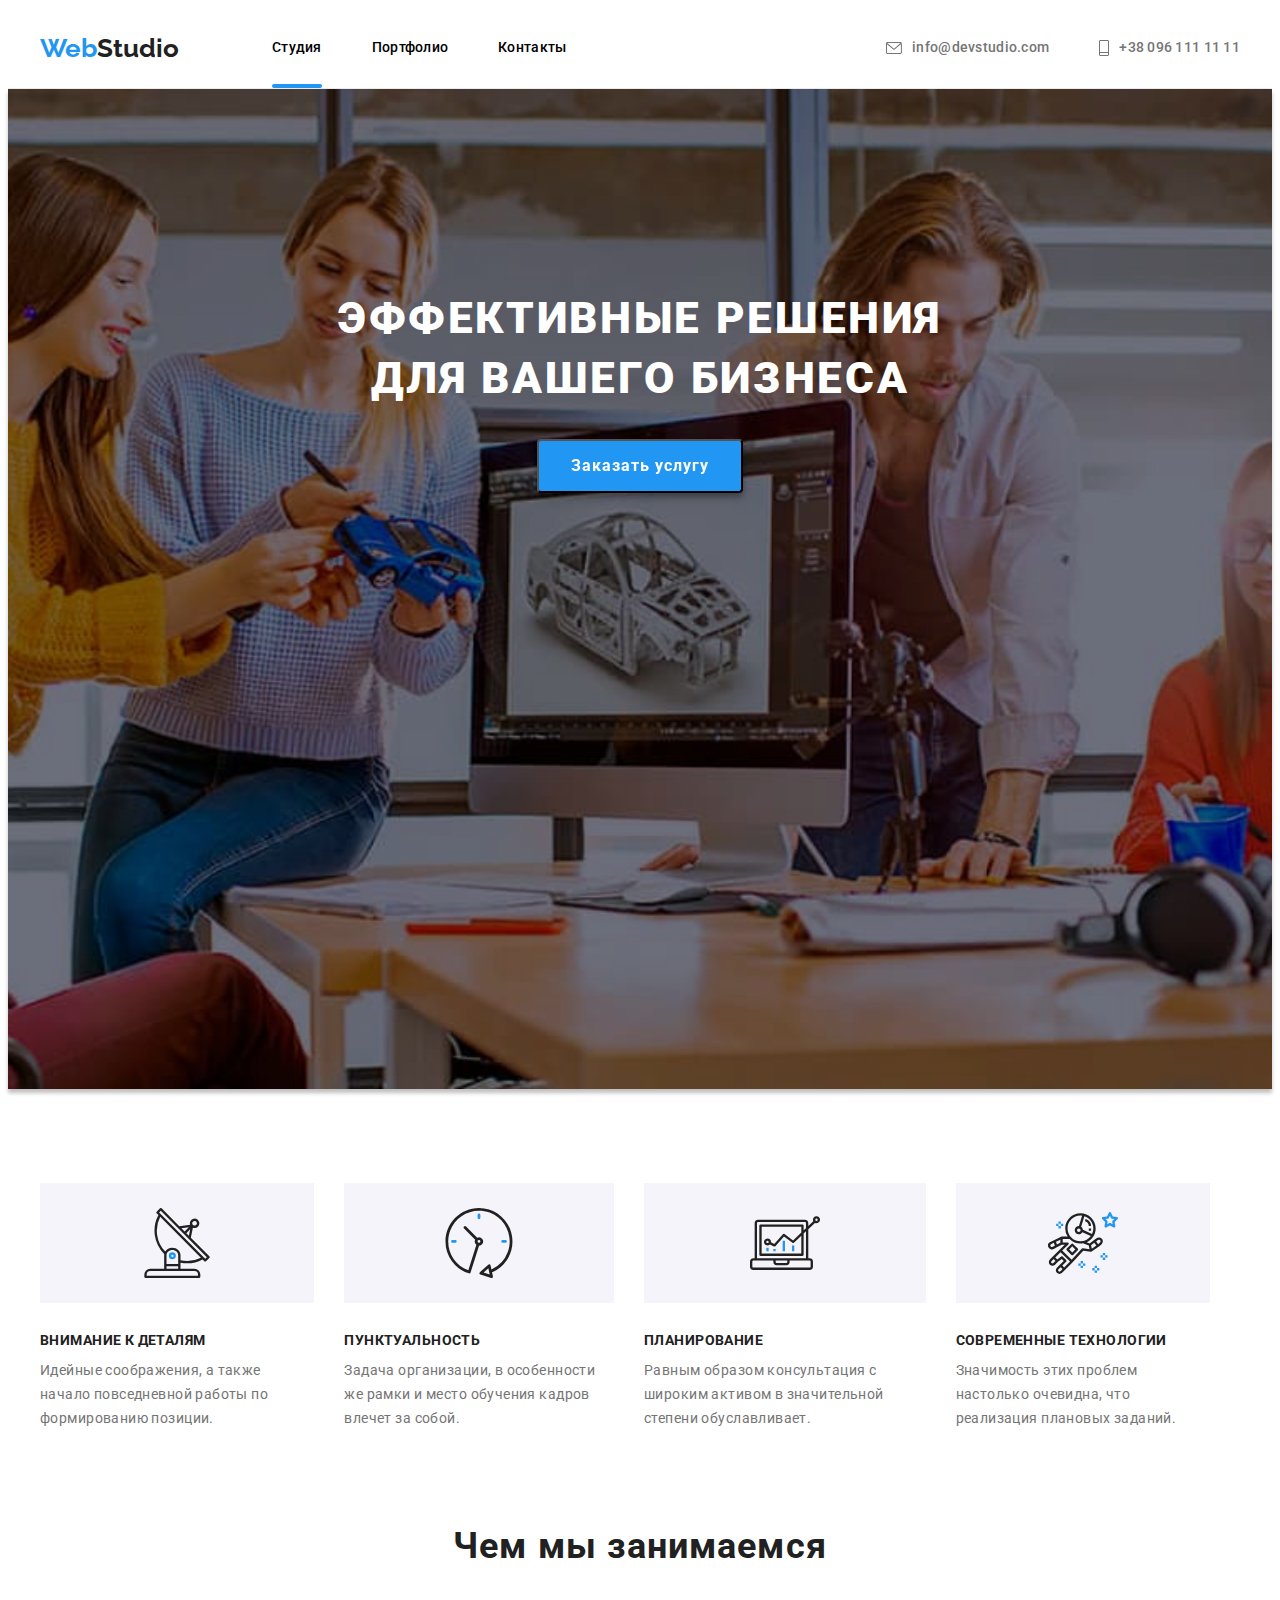
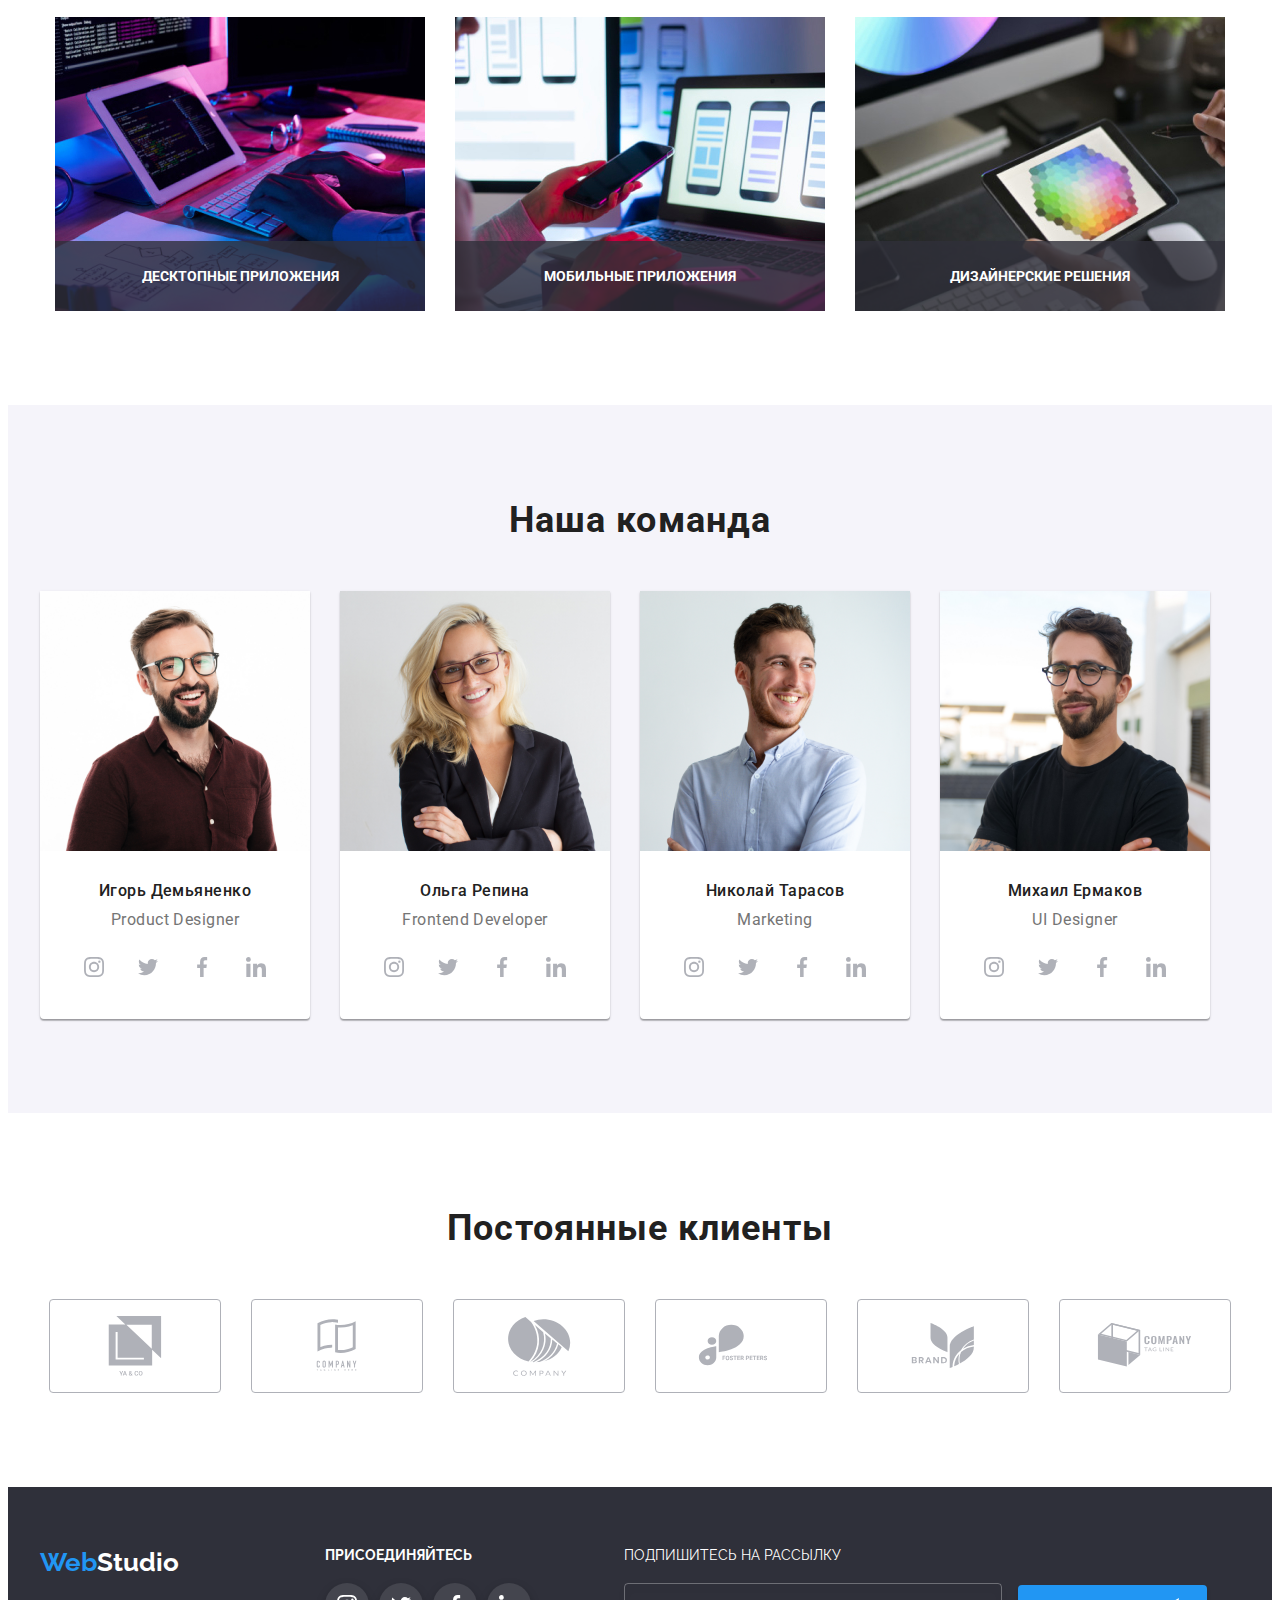
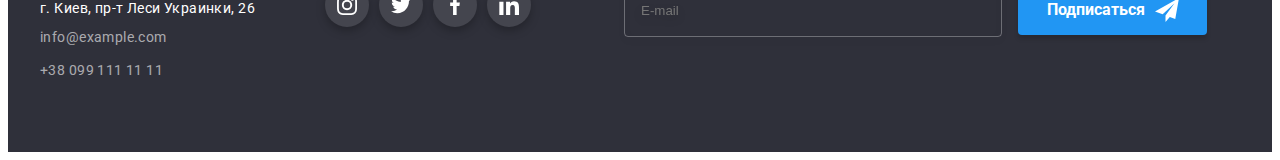
==== commit 8fb7acca: "6" ====
--- a/index.html
+++ b/index.html
@@ -118,13 +118,12 @@
                     ><span>Комментарий</span>
                     <textarea
                       class="comment"
-                      name="comment"
+                      name="coment"
                       id="comment"
                       cols="30"
                       rows="10"
                       placeholder="Введите текст"
-                    >
-                    </textarea>
+                    ></textarea>
                   </label>
                   <label class="label-checkbox">
                     <input
@@ -133,7 +132,7 @@
                     />
                     <span class="modal-svg"
                       ><svg class="modal-vector" width="16" height="15">
-                        <use href="./images/icons.svg#icon-kvadrat"></use>
+                        <use href="./images/icons.svg#icon-gal"></use>
                       </svg>
                     </span>
                     <span class="modal-text"
--- a/css/styles.css
+++ b/css/styles.css
@@ -435,8 +435,6 @@
     left: 15px;
 }
 
-
-
 .comment {
     resize: none;
     border: 1px solid rgba(33, 33, 33, 0.2);
@@ -444,7 +442,7 @@
     outline: transparent;
     padding: 12px 16px;
     height: 120px;
-
+    
     transition-property: border-color;
     transition-duration: 250ms;
     transition-timing-function: cubic-bezier(0.4, 0, 0.2, 1);
@@ -453,6 +451,7 @@
 .comment:focus {
     border-color: var(--accent-color);
 }
+
 
 .label-checkbox {
     display: flex;
@@ -885,7 +884,7 @@
     font-size: 14px;
     margin-bottom: 20px;
     color: #FFFFFF;
-    
+    text-transform: uppercase;
 }
 
 .footer-list-link {
